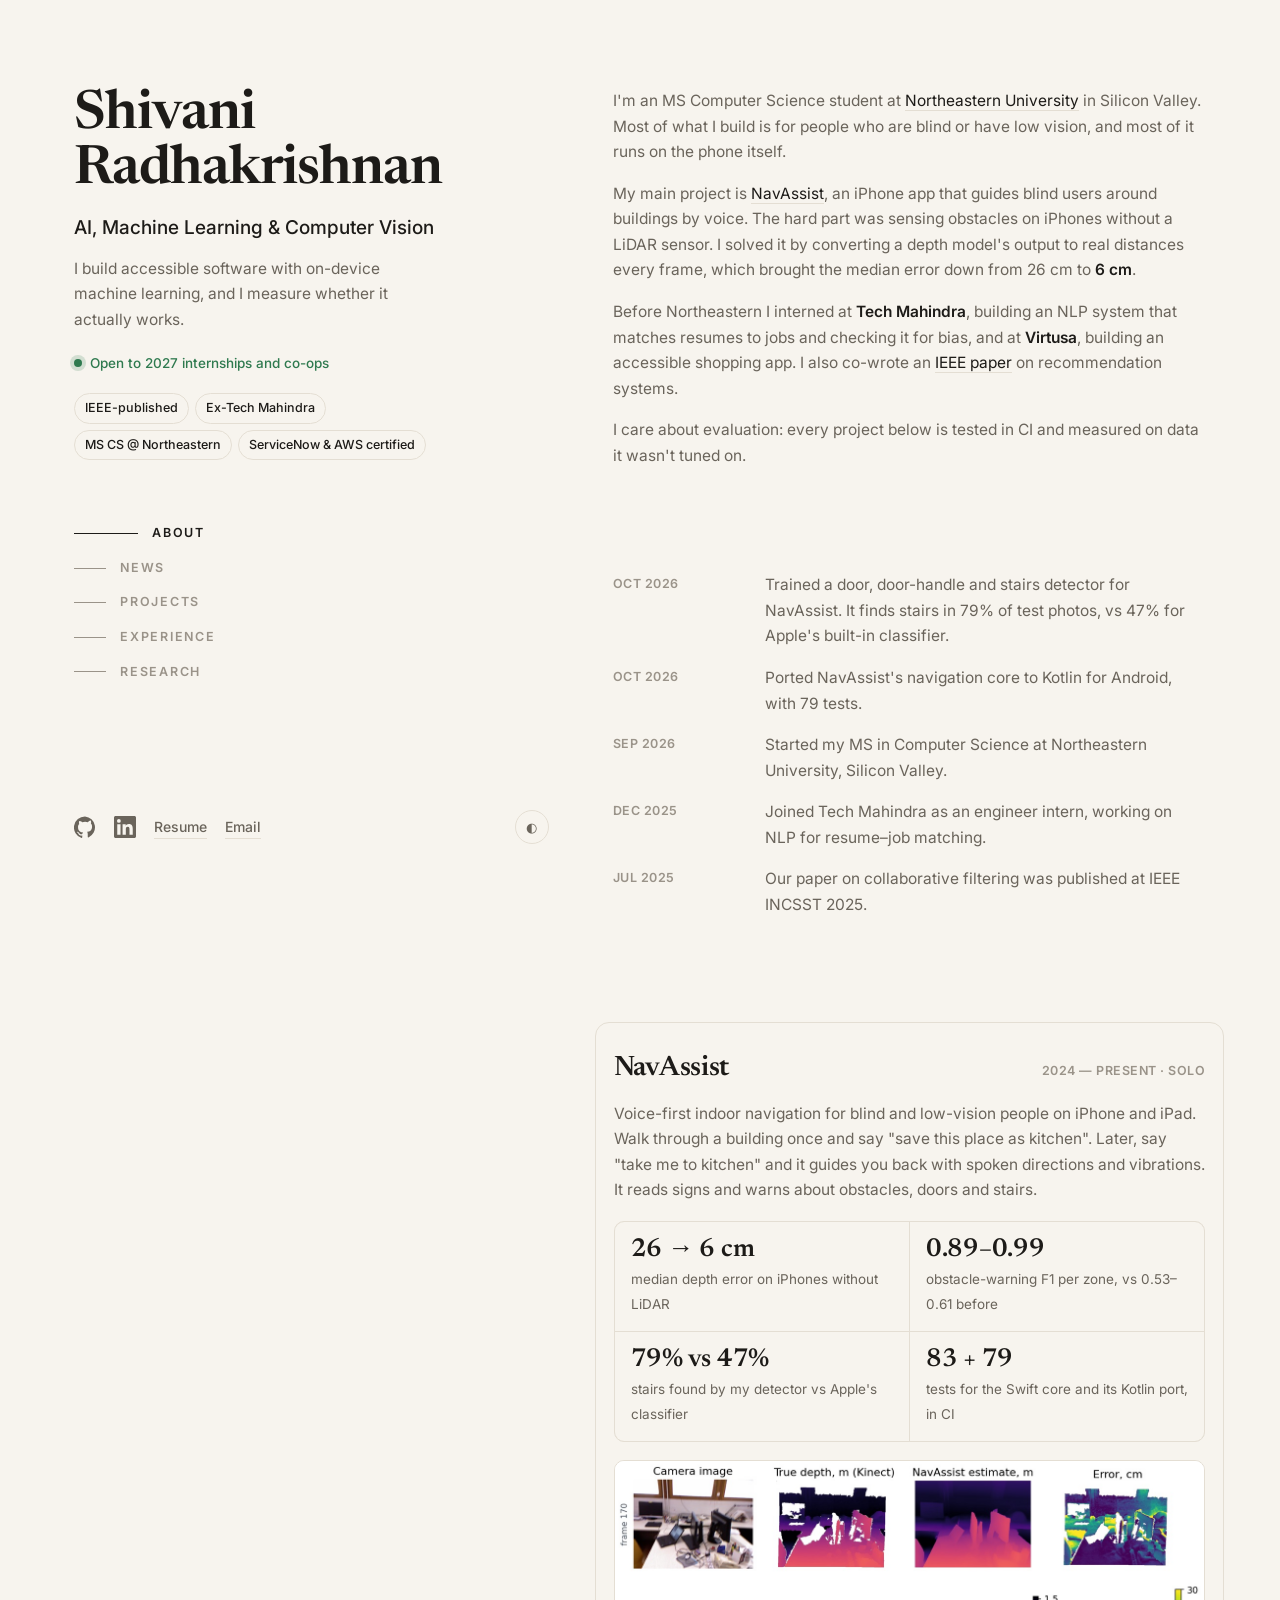
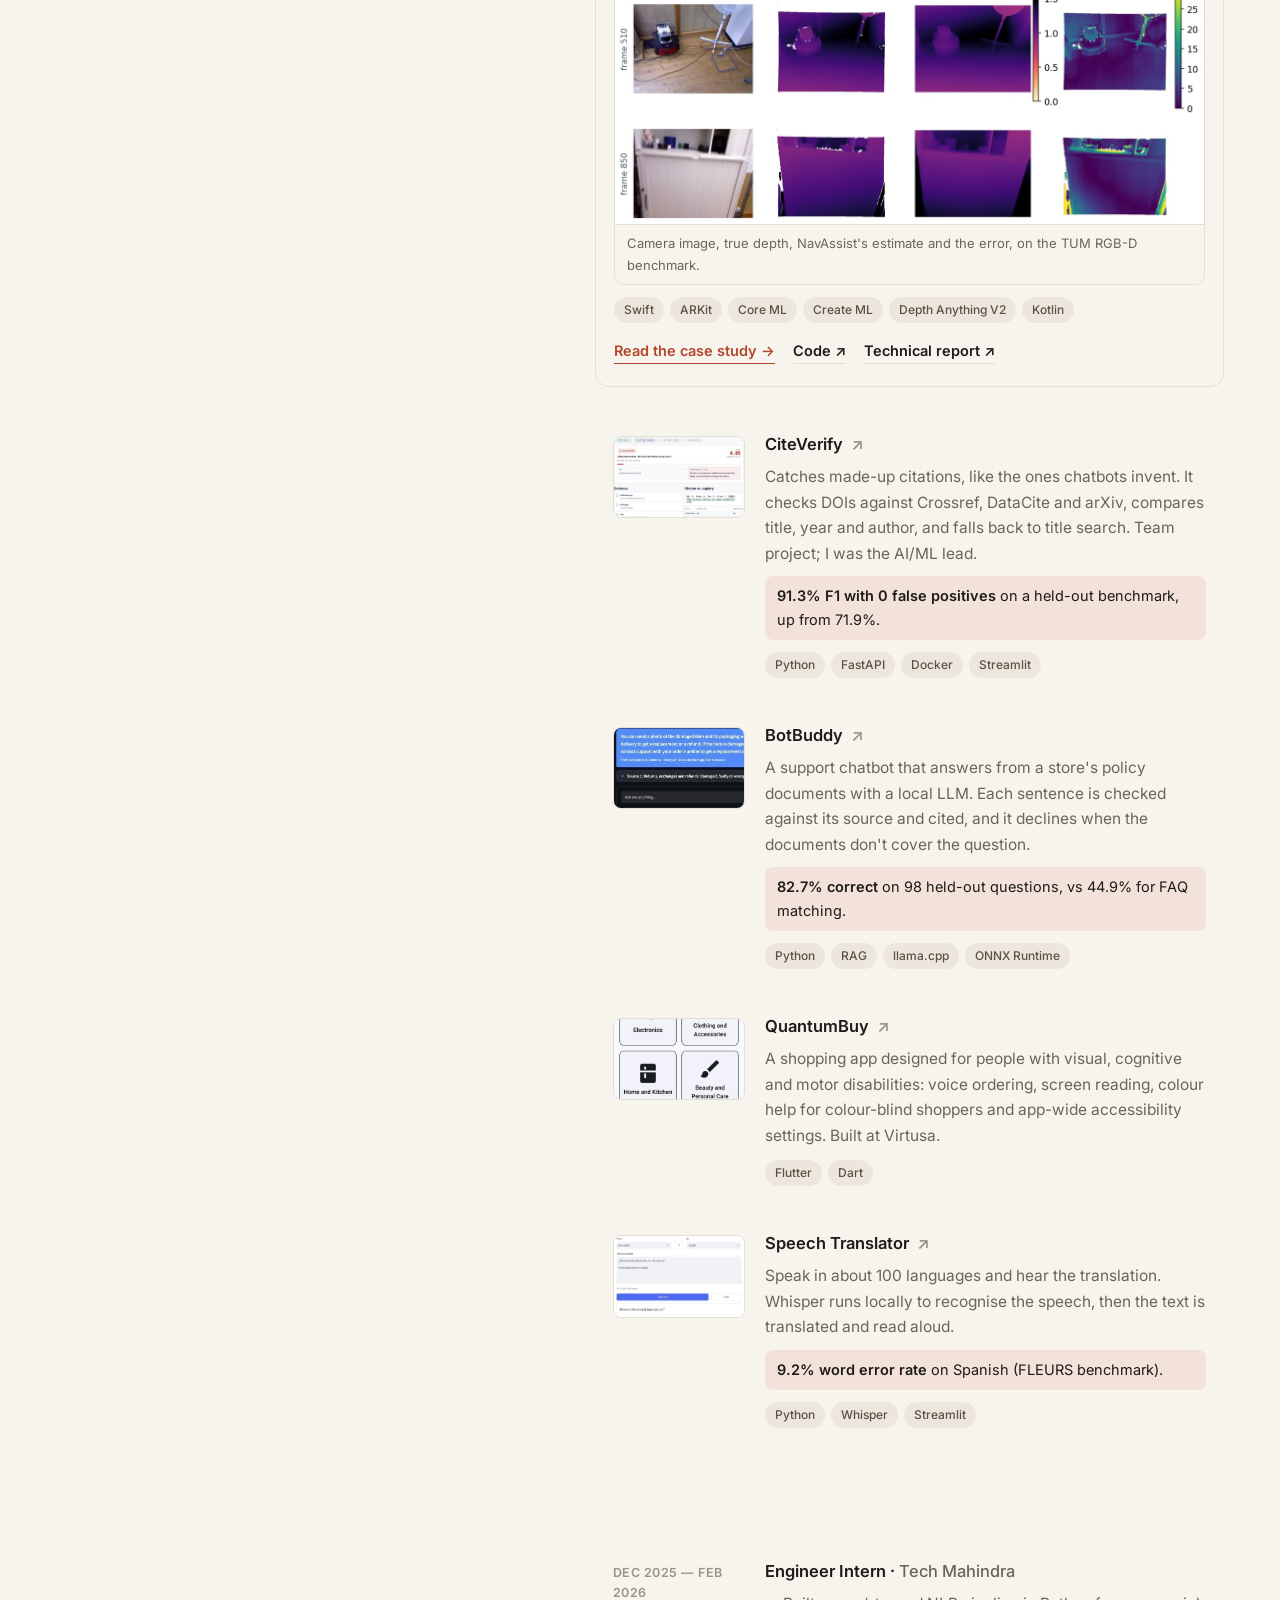
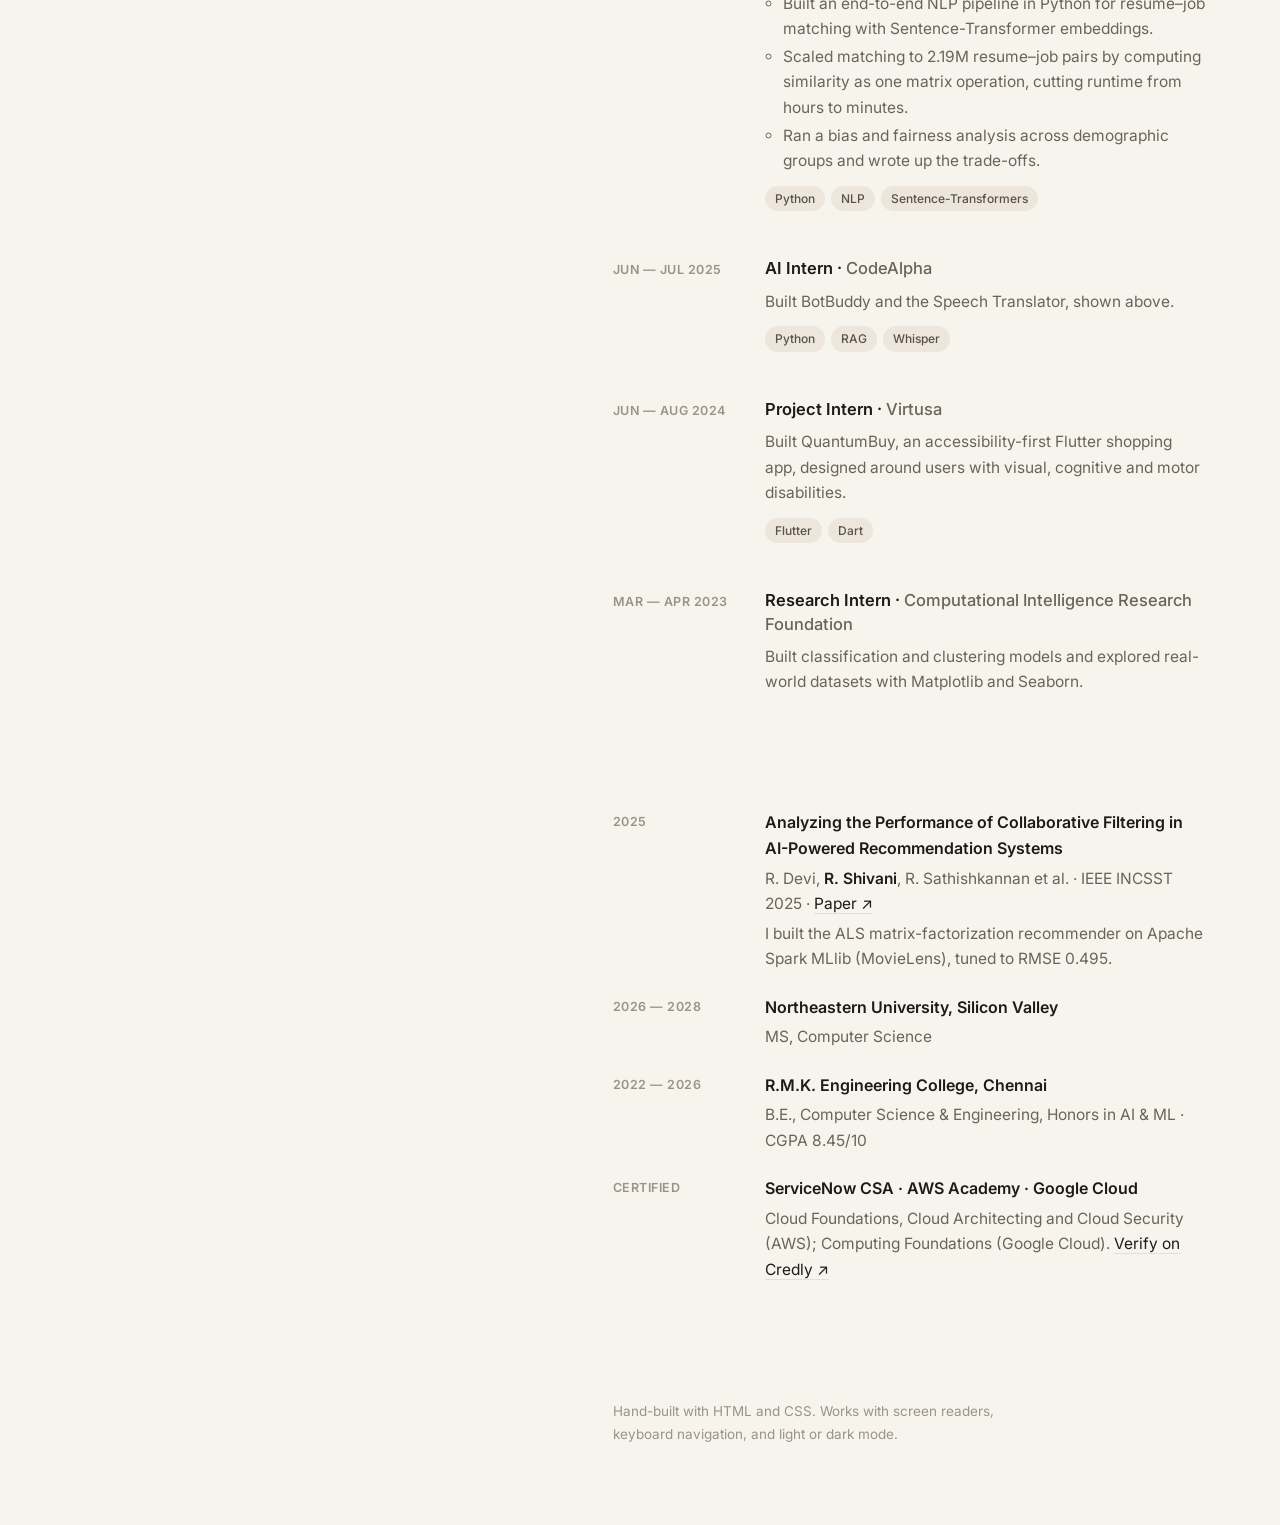
==== index.html @ 3778c3e5 "Portfolio site with NavAssist case study" ====
<!doctype html>
<html lang="en">
<head>
<meta charset="utf-8">
<meta name="viewport" content="width=device-width, initial-scale=1">
<title>Shivani Radhakrishnan</title>
<meta name="description" content="Shivani Radhakrishnan: MS CS at Northeastern. Accessible software with AI and on-device machine learning: computer vision and NLP. Open to 2027 internships and co-ops.">
<meta property="og:title" content="Shivani Radhakrishnan">
<meta property="og:description" content="Accessible software with on-device machine learning. MS CS @ Northeastern. Open to 2027 internships and co-ops.">
<meta property="og:image" content="https://shivani-radhakrishnan.github.io/img/navassist-depth.jpg">
<link rel="preconnect" href="https://fonts.googleapis.com">
<link rel="preconnect" href="https://fonts.gstatic.com" crossorigin>
<link href="https://fonts.googleapis.com/css2?family=Inter:wght@400;500;600&family=Newsreader:opsz,wght@6..72,500;6..72,600&display=swap" rel="stylesheet">
<link rel="icon" href="data:image/svg+xml,<svg xmlns='http://www.w3.org/2000/svg' viewBox='0 0 64 64'><rect width='64' height='64' rx='14' fill='%23b4462c'/><text x='32' y='44' font-family='Georgia' font-size='32' fill='white' text-anchor='middle'>S</text></svg>">
<link rel="stylesheet" href="style.css">
</head>
<body>
<a class="skip" href="#main">Skip to content</a>
<div class="layout">

  <header class="side">
    <div>
      <h1 class="name">Shivani<br>Radhakrishnan</h1>
      <p class="role">AI, Machine Learning &amp; Computer Vision</p>
      <p class="tagline">I build accessible software with on-device machine learning, and I measure whether it actually works.</p>
      <span class="status"><i aria-hidden="true"></i>Open to 2027 internships and co-ops</span>
      <ul class="creds" aria-label="Highlights">
        <li>IEEE-published</li>
        <li>Ex-Tech Mahindra</li>
        <li>MS CS @ Northeastern</li>
        <li>ServiceNow &amp; AWS certified</li>
      </ul>
      <nav aria-label="Sections">
        <ul class="toc">
          <li><a href="#about">About</a></li>
          <li><a href="#news">News</a></li>
          <li><a href="#projects">Projects</a></li>
          <li><a href="#experience">Experience</a></li>
          <li><a href="#research">Research</a></li>
        </ul>
      </nav>
    </div>
    <div class="socials">
      <a href="https://github.com/Shivani-Radhakrishnan" aria-label="GitHub"><svg viewBox="0 0 24 24" fill="currentColor" aria-hidden="true"><path d="M12 .5a12 12 0 0 0-3.8 23.4c.6.1.8-.3.8-.6v-2c-3.3.7-4-1.6-4-1.6-.6-1.4-1.4-1.8-1.4-1.8-1.1-.7.1-.7.1-.7 1.2.1 1.9 1.3 1.9 1.3 1.1 1.8 2.8 1.3 3.5 1 .1-.8.4-1.3.8-1.6-2.7-.3-5.5-1.3-5.5-6 0-1.3.5-2.4 1.3-3.2-.2-.3-.6-1.5.1-3.2 0 0 1-.3 3.3 1.2a11.5 11.5 0 0 1 6 0C17.3 4.7 18.3 5 18.3 5c.7 1.7.3 2.9.1 3.2.8.8 1.3 1.9 1.3 3.2 0 4.6-2.8 5.6-5.5 5.9.4.4.8 1.1.8 2.2v3.3c0 .3.2.7.8.6A12 12 0 0 0 12 .5Z"/></svg></a>
      <a href="https://www.linkedin.com/in/shivani-radhakrishnan-645a49257/" aria-label="LinkedIn"><svg viewBox="0 0 24 24" fill="currentColor" aria-hidden="true"><path d="M20.45 20.45h-3.56v-5.57c0-1.33-.02-3.04-1.85-3.04-1.85 0-2.14 1.45-2.14 2.94v5.67H9.35V9h3.41v1.56h.05c.48-.9 1.64-1.85 3.37-1.85 3.6 0 4.27 2.37 4.27 5.46v6.28ZM5.34 7.43a2.06 2.06 0 1 1 0-4.13 2.06 2.06 0 0 1 0 4.13ZM7.12 20.45H3.56V9h3.56v11.45ZM22.22 0H1.77C.79 0 0 .77 0 1.73v20.54C0 23.23.79 24 1.77 24h20.45c.98 0 1.78-.77 1.78-1.73V1.73C24 .77 23.2 0 22.22 0Z"/></svg></a>
      <a class="mail" href="Shivani_Radhakrishnan_Resume.pdf">Resume</a>
      <a class="mail" href="mailto:radhakrishnan.shi@northeastern.edu">Email</a>
      <button class="theme" id="theme" type="button" aria-label="Switch between light and dark theme">◐</button>
    </div>
  </header>

  <main id="main">

    <section id="about" aria-label="About">
      <h2 class="label">About</h2>
      <p>I'm an MS Computer Science student at <a href="https://www.northeastern.edu/">Northeastern University</a> in Silicon Valley. Most of what I build is for people who are blind or have low vision, and most of it runs on the phone itself.</p>
      <p>My main project is <a href="#projects">NavAssist</a>, an iPhone app that guides blind users around buildings by voice. The hard part was sensing obstacles on iPhones without a LiDAR sensor. I solved it by converting a depth model's output to real distances every frame, which brought the median error down from 26 cm to <strong>6 cm</strong>.</p>
      <p>Before Northeastern I interned at <strong>Tech Mahindra</strong>, building an NLP system that matches resumes to jobs and checking it for bias, and at <strong>Virtusa</strong>, building an accessible shopping app. I also co-wrote an <a href="#research">IEEE paper</a> on recommendation systems.</p>
      <p>I care about evaluation: every project below is tested in CI and measured on data it wasn't tuned on.</p>
    </section>

    <section id="news" aria-label="News">
      <h2 class="label">News</h2>
      <ul class="news">
        <li><time>Oct 2026</time><span>Trained a door, door-handle and stairs detector for NavAssist. It finds stairs in 79% of test photos, vs 47% for Apple's built-in classifier.</span></li>
        <li><time>Oct 2026</time><span>Ported NavAssist's navigation core to Kotlin for Android, with 79 tests.</span></li>
        <li><time>Sep 2026</time><span>Started my MS in Computer Science at Northeastern University, Silicon Valley.</span></li>
        <li><time>Dec 2025</time><span>Joined Tech Mahindra as an engineer intern, working on NLP for resume–job matching.</span></li>
        <li><time>Jul 2025</time><span>Our paper on collaborative filtering was published at IEEE INCSST 2025.</span></li>
      </ul>
    </section>

    <section id="projects" aria-label="Projects">
      <h2 class="label">Projects</h2>

      <article class="feature">
        <div class="top">
          <h3><a href="https://github.com/Shivani-Radhakrishnan/NavAssist">NavAssist</a></h3>
          <span class="when">2024 — Present · Solo</span>
        </div>
        <p>Voice-first indoor navigation for blind and low-vision people on iPhone and iPad. Walk through a building once and say "save this place as kitchen". Later, say "take me to kitchen" and it guides you back with spoken directions and vibrations. It reads signs and warns about obstacles, doors and stairs.</p>
        <div class="nums">
          <div><b>26 → 6 cm</b><span>median depth error on iPhones without LiDAR</span></div>
          <div><b>0.89–0.99</b><span>obstacle-warning F1 per zone, vs 0.53–0.61 before</span></div>
          <div><b>79% vs 47%</b><span>stairs found by my detector vs Apple's classifier</span></div>
          <div><b>83 + 79</b><span>tests for the Swift core and its Kotlin port, in CI</span></div>
        </div>
        <figure class="fig">
          <img src="img/navassist-depth.jpg" width="1200" height="740" loading="lazy" alt="Three indoor scenes. For each: the camera image, the true depth from a Kinect sensor, NavAssist's depth estimate, which looks almost the same, and a mostly dark error map showing errors of a few centimetres.">
          <figcaption>Camera image, true depth, NavAssist's estimate and the error, on the TUM RGB-D benchmark.</figcaption>
        </figure>
        <div class="chips"><span>Swift</span><span>ARKit</span><span>Core ML</span><span>Create ML</span><span>Depth Anything V2</span><span>Kotlin</span></div>
        <div class="more">
          <a class="primary" href="navassist.html">Read the case study →</a>
          <a href="https://github.com/Shivani-Radhakrishnan/NavAssist">Code ↗</a>
          <a href="https://github.com/Shivani-Radhakrishnan/NavAssist/blob/main/docs/technical-report.md">Technical report ↗</a>
        </div>
      </article>

      <ol class="rows">
        <li class="row">
          <div class="thumb"><img src="img/citeverify.jpg" loading="lazy" alt="CiteVerify screenshot"></div>
          <div>
            <h3><a href="https://github.com/Shivani-Radhakrishnan/CiteVerify">CiteVerify <span class="arrow" aria-hidden="true">↗</span></a></h3>
            <p>Catches made-up citations, like the ones chatbots invent. It checks DOIs against Crossref, DataCite and arXiv, compares title, year and author, and falls back to title search. Team project; I was the AI/ML lead.</p>
            <div class="result"><b>91.3% F1 with 0 false positives</b> on a held-out benchmark, up from 71.9%.</div>
            <div class="chips"><span>Python</span><span>FastAPI</span><span>Docker</span><span>Streamlit</span></div>
          </div>
        </li>
        <li class="row">
          <div class="thumb"><img src="img/botbuddy.jpg" loading="lazy" alt="BotBuddy screenshot"></div>
          <div>
            <h3><a href="https://github.com/Shivani-Radhakrishnan/botbuddy-rag-faq">BotBuddy <span class="arrow" aria-hidden="true">↗</span></a></h3>
            <p>A support chatbot that answers from a store's policy documents with a local LLM. Each sentence is checked against its source and cited, and it declines when the documents don't cover the question.</p>
            <div class="result"><b>82.7% correct</b> on 98 held-out questions, vs 44.9% for FAQ matching.</div>
            <div class="chips"><span>Python</span><span>RAG</span><span>llama.cpp</span><span>ONNX Runtime</span></div>
          </div>
        </li>
        <li class="row">
          <div class="thumb tall"><img src="img/quantumbuy.gif" loading="lazy" alt="QuantumBuy app demo"></div>
          <div>
            <h3><a href="https://github.com/Shivani-Radhakrishnan/quantumbuy-accessible-shopping">QuantumBuy <span class="arrow" aria-hidden="true">↗</span></a></h3>
            <p>A shopping app designed for people with visual, cognitive and motor disabilities: voice ordering, screen reading, colour help for colour-blind shoppers and app-wide accessibility settings. Built at Virtusa.</p>
            <div class="chips"><span>Flutter</span><span>Dart</span></div>
          </div>
        </li>
        <li class="row">
          <div class="thumb"><img src="img/translator.jpg" loading="lazy" alt="Speech Translator screenshot"></div>
          <div>
            <h3><a href="https://github.com/Shivani-Radhakrishnan/speech-translator">Speech Translator <span class="arrow" aria-hidden="true">↗</span></a></h3>
            <p>Speak in about 100 languages and hear the translation. Whisper runs locally to recognise the speech, then the text is translated and read aloud.</p>
            <div class="result"><b>9.2% word error rate</b> on Spanish (FLEURS benchmark).</div>
            <div class="chips"><span>Python</span><span>Whisper</span><span>Streamlit</span></div>
          </div>
        </li>
      </ol>
    </section>

    <section id="experience" aria-label="Experience">
      <h2 class="label">Experience</h2>
      <ol class="rows">
        <li class="row">
          <div class="when">Dec 2025 — Feb 2026</div>
          <div>
            <h3>Engineer Intern · <span class="org">Tech Mahindra</span></h3>
            <ul>
              <li>Built an end-to-end NLP pipeline in Python for resume–job matching with Sentence-Transformer embeddings.</li>
              <li>Scaled matching to 2.19M resume–job pairs by computing similarity as one matrix operation, cutting runtime from hours to minutes.</li>
              <li>Ran a bias and fairness analysis across demographic groups and wrote up the trade-offs.</li>
            </ul>
            <div class="chips"><span>Python</span><span>NLP</span><span>Sentence-Transformers</span></div>
          </div>
        </li>
        <li class="row">
          <div class="when">Jun — Jul 2025</div>
          <div>
            <h3>AI Intern · <span class="org">CodeAlpha</span></h3>
            <p>Built BotBuddy and the Speech Translator, shown above.</p>
            <div class="chips"><span>Python</span><span>RAG</span><span>Whisper</span></div>
          </div>
        </li>
        <li class="row">
          <div class="when">Jun — Aug 2024</div>
          <div>
            <h3>Project Intern · <span class="org">Virtusa</span></h3>
            <p>Built QuantumBuy, an accessibility-first Flutter shopping app, designed around users with visual, cognitive and motor disabilities.</p>
            <div class="chips"><span>Flutter</span><span>Dart</span></div>
          </div>
        </li>
        <li class="row">
          <div class="when">Mar — Apr 2023</div>
          <div>
            <h3>Research Intern · <span class="org">Computational Intelligence Research Foundation</span></h3>
            <p>Built classification and clustering models and explored real-world datasets with Matplotlib and Seaborn.</p>
          </div>
        </li>
      </ol>
    </section>

    <section id="research" aria-label="Research and education">
      <h2 class="label">Research &amp; education</h2>
      <div class="plain">
        <div class="when">2025</div>
        <div>
          <h3>Analyzing the Performance of Collaborative Filtering in AI-Powered Recommendation Systems</h3>
          <p>R. Devi, <b>R. Shivani</b>, R. Sathishkannan et al. · IEEE INCSST 2025 · <a href="https://doi.org/10.1109/INCSST64791.2025.11210275">Paper ↗</a></p>
          <p>I built the ALS matrix-factorization recommender on Apache Spark MLlib (MovieLens), tuned to RMSE 0.495.</p>
        </div>
      </div>
      <div class="plain">
        <div class="when">2026 — 2028</div>
        <div>
          <h3>Northeastern University, Silicon Valley</h3>
          <p>MS, Computer Science</p>
        </div>
      </div>
      <div class="plain">
        <div class="when">2022 — 2026</div>
        <div>
          <h3>R.M.K. Engineering College, Chennai</h3>
          <p>B.E., Computer Science &amp; Engineering, Honors in AI &amp; ML · CGPA 8.45/10</p>
        </div>
      </div>
      <div class="plain">
        <div class="when">Certified</div>
        <div>
          <h3>ServiceNow CSA · AWS Academy · Google Cloud</h3>
          <p>Cloud Foundations, Cloud Architecting and Cloud Security (AWS); Computing Foundations (Google Cloud). <a href="https://www.credly.com/users/r-shivani-ucs22118">Verify on Credly ↗</a></p>
        </div>
      </div>
    </section>

    <footer>Hand-built with HTML and CSS. Works with screen readers, keyboard navigation, and light or dark mode.</footer>
  </main>
</div>

<script>
(function(){
  var root=document.documentElement, btn=document.getElementById('theme');
  try{var saved=localStorage.getItem('theme'); if(saved) root.setAttribute('data-theme',saved);}catch(e){}
  btn.addEventListener('click',function(){
    var cur=root.getAttribute('data-theme')||(matchMedia('(prefers-color-scheme: dark)').matches?'dark':'light');
    var next=cur==='dark'?'light':'dark'; root.setAttribute('data-theme',next);
    try{localStorage.setItem('theme',next);}catch(e){}
  });
  var links=[].slice.call(document.querySelectorAll('.toc a'));
  if('IntersectionObserver' in window){
    var io=new IntersectionObserver(function(es){
      es.forEach(function(e){ if(e.isIntersecting){ links.forEach(function(a){a.classList.toggle('on',a.getAttribute('href')==='#'+e.target.id);}); } });
    },{rootMargin:'-40% 0px -55% 0px'});
    document.querySelectorAll('main section').forEach(function(s){io.observe(s);});
  }
})();
</script>
</body>
</html>
---- style.css ----
:root{
  --bg:#f7f4ee; --text:#1d1b18; --muted:#6a645b; --faint:#9a9389;
  --line:#e4ded3; --hover:#efe9df; --accent:#b4462c; --accent-soft:#f3e2d9;
  --chip:#ece6dc; --chip-text:#5a5247; --good:#2f7a4f;
}
@media (prefers-color-scheme: dark){
  :root:not([data-theme="light"]){
    --bg:#141311; --text:#eeeae3; --muted:#a8a197; --faint:#7a746b;
    --line:#2a2825; --hover:#1d1b19; --accent:#f08a6c; --accent-soft:#3a231c;
    --chip:#24221f; --chip-text:#c9c2b7; --good:#6fd39a;
  }
}
:root[data-theme="dark"]{
  --bg:#141311; --text:#eeeae3; --muted:#a8a197; --faint:#7a746b;
  --line:#2a2825; --hover:#1d1b19; --accent:#f08a6c; --accent-soft:#3a231c;
  --chip:#24221f; --chip-text:#c9c2b7; --good:#6fd39a;
}
*{box-sizing:border-box}
html{scroll-behavior:smooth}
@media (prefers-reduced-motion: reduce){html{scroll-behavior:auto}*{transition:none!important}}
body{margin:0;background:var(--bg);color:var(--muted);font:15.5px/1.65 Inter,system-ui,-apple-system,"Segoe UI",sans-serif;-webkit-font-smoothing:antialiased}
a{color:inherit;text-decoration:none}
strong,b{color:var(--text);font-weight:600}
:focus-visible{outline:2px solid var(--accent);outline-offset:3px;border-radius:4px}
::selection{background:var(--accent-soft);color:var(--text)}
.skip{position:absolute;left:-999px;top:10px;background:var(--accent);color:#fff;padding:8px 14px;border-radius:8px;z-index:30}
.skip:focus{left:12px}

.layout{max-width:1180px;margin:0 auto;padding:0 24px;display:grid;grid-template-columns:minmax(0,1fr) minmax(0,1.25fr);gap:64px}
@media (max-width:1000px){.layout{grid-template-columns:1fr;gap:0}}

/* left column */
.side{position:sticky;top:0;height:100vh;padding:88px 0 56px;display:flex;flex-direction:column;justify-content:space-between}
@media (max-width:1000px){.side{position:static;height:auto;padding:64px 0 24px}}
.name{font-family:Newsreader,Georgia,serif;font-weight:600;color:var(--text);font-size:clamp(40px,5vw,54px);line-height:1.02;letter-spacing:-.02em;margin:0}
.role{color:var(--text);font-size:19px;font-weight:500;margin:14px 0 0}
.tagline{max-width:340px;margin:12px 0 0}
.status{display:inline-flex;align-items:center;gap:8px;margin-top:20px;font-size:13.5px;font-weight:500;color:var(--good)}
.status i{width:8px;height:8px;border-radius:50%;background:var(--good);box-shadow:0 0 0 4px color-mix(in srgb,var(--good) 18%,transparent)}
.toc{list-style:none;padding:0;margin:56px 0 0}
.toc a{display:flex;align-items:center;gap:14px;padding:7px 0;font-size:12.5px;font-weight:600;letter-spacing:.14em;text-transform:uppercase;color:var(--faint)}
.toc a::before{content:"";height:1px;width:32px;background:currentColor;transition:width .2s}
.toc a:hover,.toc a.on{color:var(--text)}
.toc a:hover::before,.toc a.on::before{width:64px}
@media (max-width:1000px){.toc{display:none}}
.socials{display:flex;align-items:center;gap:18px;margin-top:32px}
.socials a{color:var(--muted);display:inline-flex}
.socials a:hover{color:var(--text)}
.socials svg{width:22px;height:22px}
.socials .mail{font-size:14px;font-weight:500;border-bottom:1px solid var(--line)}
.theme{margin-left:auto;background:none;border:1px solid var(--line);color:var(--muted);border-radius:999px;width:34px;height:34px;cursor:pointer}
.theme:hover{color:var(--text)}

/* right column */
main{padding:88px 0 80px}
@media (max-width:1000px){main{padding-top:16px}}
section{margin-bottom:96px;scroll-margin-top:72px}
.label{display:none;font-size:12.5px;font-weight:600;letter-spacing:.14em;text-transform:uppercase;color:var(--text);margin:0 0 20px}
@media (max-width:1000px){.label{display:block;position:sticky;top:0;background:color-mix(in srgb,var(--bg) 92%,transparent);backdrop-filter:blur(8px);padding:14px 0;margin:0 0 12px;z-index:5}}
#about p{margin:0 0 16px}
#about a{color:var(--text);border-bottom:1px solid var(--line)}
#about a:hover{color:var(--accent);border-color:var(--accent)}

/* rows (experience + projects) */
.rows{list-style:none;margin:0;padding:0}
.row{position:relative;display:grid;grid-template-columns:132px 1fr;gap:20px;padding:18px;margin:0 -18px 10px;border-radius:12px;transition:background .15s}
.row:hover{background:var(--hover)}
@media (max-width:560px){.row{grid-template-columns:1fr;gap:8px}}
.when{font-size:12.5px;font-weight:600;letter-spacing:.04em;text-transform:uppercase;color:var(--faint);padding-top:3px}
.row h3{margin:0;font-size:16.5px;font-weight:600;color:var(--text);line-height:1.4}
.row h3 a::after{content:"";position:absolute;inset:0;border-radius:12px}
.row h3 .arrow{display:inline-block;margin-left:4px;transition:transform .15s;color:var(--faint)}
.row:hover h3{color:var(--accent)}
.row:hover h3 .arrow{transform:translate(2px,-2px);color:var(--accent)}
.row .org{color:var(--muted);font-weight:500}
.row p{margin:8px 0 0}
.row ul{margin:8px 0 0;padding-left:18px}
.row ul li{margin:2px 0}
.chips{display:flex;flex-wrap:wrap;gap:6px;margin-top:12px}
.chips span{font-size:12px;font-weight:500;padding:3px 10px;border-radius:999px;background:var(--chip);color:var(--chip-text)}
.result{margin-top:10px;padding:8px 12px;border-radius:8px;background:var(--accent-soft);color:var(--text);font-size:14.5px}
.thumb{width:132px;aspect-ratio:16/10;border-radius:8px;border:1px solid var(--line);overflow:hidden;background:#fff;margin-top:3px}
.thumb img{width:100%;height:100%;object-fit:cover;object-position:top left;display:block}
.thumb.tall img{object-fit:cover;object-position:center 30%}
@media (max-width:560px){.thumb{width:200px;order:2}}

/* NavAssist feature */
.feature{margin:0 -18px 28px;padding:22px 18px;border-radius:14px;border:1px solid var(--line)}
.feature .top{display:flex;justify-content:space-between;align-items:baseline;gap:12px;flex-wrap:wrap}
.feature h3{margin:0;font-family:Newsreader,Georgia,serif;font-size:28px;font-weight:600;color:var(--text);letter-spacing:-.01em}
.feature .when{padding:0}
.feature p{margin:10px 0 0}
.fig{margin:18px 0 0;border-radius:10px;overflow:hidden;border:1px solid var(--line);background:#fff}
.fig img{display:block;width:100%;height:auto}
.fig figcaption{background:var(--bg);font-size:13px;padding:8px 12px;border-top:1px solid var(--line)}
.nums{display:grid;grid-template-columns:repeat(2,1fr);gap:1px;margin-top:18px;background:var(--line);border:1px solid var(--line);border-radius:10px;overflow:hidden}
.nums div{background:var(--bg);padding:14px 16px}
.nums b{display:block;font-family:Newsreader,Georgia,serif;font-size:26px;font-weight:600;letter-spacing:-.01em;line-height:1.15}
.nums span{font-size:13.5px}
@media (max-width:560px){.nums{grid-template-columns:1fr}}
.more{display:inline-flex;gap:18px;margin-top:16px;font-weight:600;color:var(--text);font-size:14.5px}
.more a{border-bottom:1px solid var(--line)}
.more a:hover{color:var(--accent);border-color:var(--accent)}

/* publication + education */
.plain{display:grid;grid-template-columns:132px 1fr;gap:20px;padding:0 0 22px}
@media (max-width:560px){.plain{grid-template-columns:1fr;gap:6px}}
.plain h3{margin:0;font-size:16px;color:var(--text);font-weight:600}
.plain p{margin:4px 0 0}
.plain a{color:var(--text);border-bottom:1px solid var(--line)}
.plain a:hover{color:var(--accent);border-color:var(--accent)}
footer{font-size:13.5px;color:var(--faint);max-width:440px}

/* credentials strip */
.creds{list-style:none;padding:0;margin:18px 0 0;display:flex;flex-wrap:wrap;gap:6px;max-width:360px}
.creds li{font-size:12.5px;font-weight:500;padding:4px 10px;border:1px solid var(--line);border-radius:999px;color:var(--text)}

/* news */
.news{list-style:none;margin:0;padding:0}
.news li{display:grid;grid-template-columns:132px 1fr;gap:20px;padding:8px 0}
.news time{font-size:12.5px;font-weight:600;letter-spacing:.04em;text-transform:uppercase;color:var(--faint);padding-top:2px}
@media (max-width:560px){.news li{grid-template-columns:1fr;gap:2px}}
.more a.primary{color:var(--accent);border-color:var(--accent)}

/* case study page */
.cs{max-width:760px;margin:0 auto;padding:56px 24px 96px}
.cs .back{font-size:14px;font-weight:600;color:var(--muted)}
.cs .back:hover{color:var(--accent)}
.cs h1{font-family:Newsreader,Georgia,serif;font-weight:600;color:var(--text);font-size:clamp(36px,5vw,52px);line-height:1.05;letter-spacing:-.02em;margin:28px 0 12px}
.cs .dek{font-size:19px;color:var(--text);margin:0 0 18px;max-width:640px}
.cs .meta{display:flex;flex-wrap:wrap;gap:8px 22px;font-size:14px;margin:0 0 8px}
.cs .meta b{font-weight:600}
.cs h2{font-family:Newsreader,Georgia,serif;font-size:28px;font-weight:600;color:var(--text);letter-spacing:-.01em;margin:56px 0 12px}
.cs h3{font-size:17px;color:var(--text);margin:28px 0 8px}
.cs p,.cs li{font-size:16.5px}
.cs p{margin:0 0 14px}
.cs ul,.cs ol{padding-left:20px;margin:0 0 14px}
.cs li{margin:4px 0}
.cs a.in{color:var(--text);border-bottom:1px solid var(--line)}
.cs a.in:hover{color:var(--accent);border-color:var(--accent)}
.cs .nums{margin:24px 0}
.cs table{width:100%;border-collapse:collapse;font-size:14.5px;margin:12px 0 18px;font-variant-numeric:tabular-nums}
.cs th,.cs td{text-align:left;padding:9px 10px;border-bottom:1px solid var(--line)}
.cs th{color:var(--text);font-weight:600}
.cs tr.win td{color:var(--text);font-weight:600;background:var(--accent-soft)}
.cs .tablewrap{overflow-x:auto}
.cs code{font-size:.92em;background:var(--chip);color:var(--chip-text);padding:1px 6px;border-radius:5px}
.cs .callout{border-left:3px solid var(--accent);background:var(--hover);padding:14px 16px;border-radius:0 10px 10px 0;margin:18px 0}
.cs .callout p:last-child{margin:0}
.cs .fig.arch{padding:16px;background:#fff}
.cs .fig.arch img{max-width:640px;margin:0 auto}
.cs .end{margin-top:56px;padding-top:24px;border-top:1px solid var(--line);display:flex;flex-wrap:wrap;gap:18px;font-weight:600;color:var(--text)}
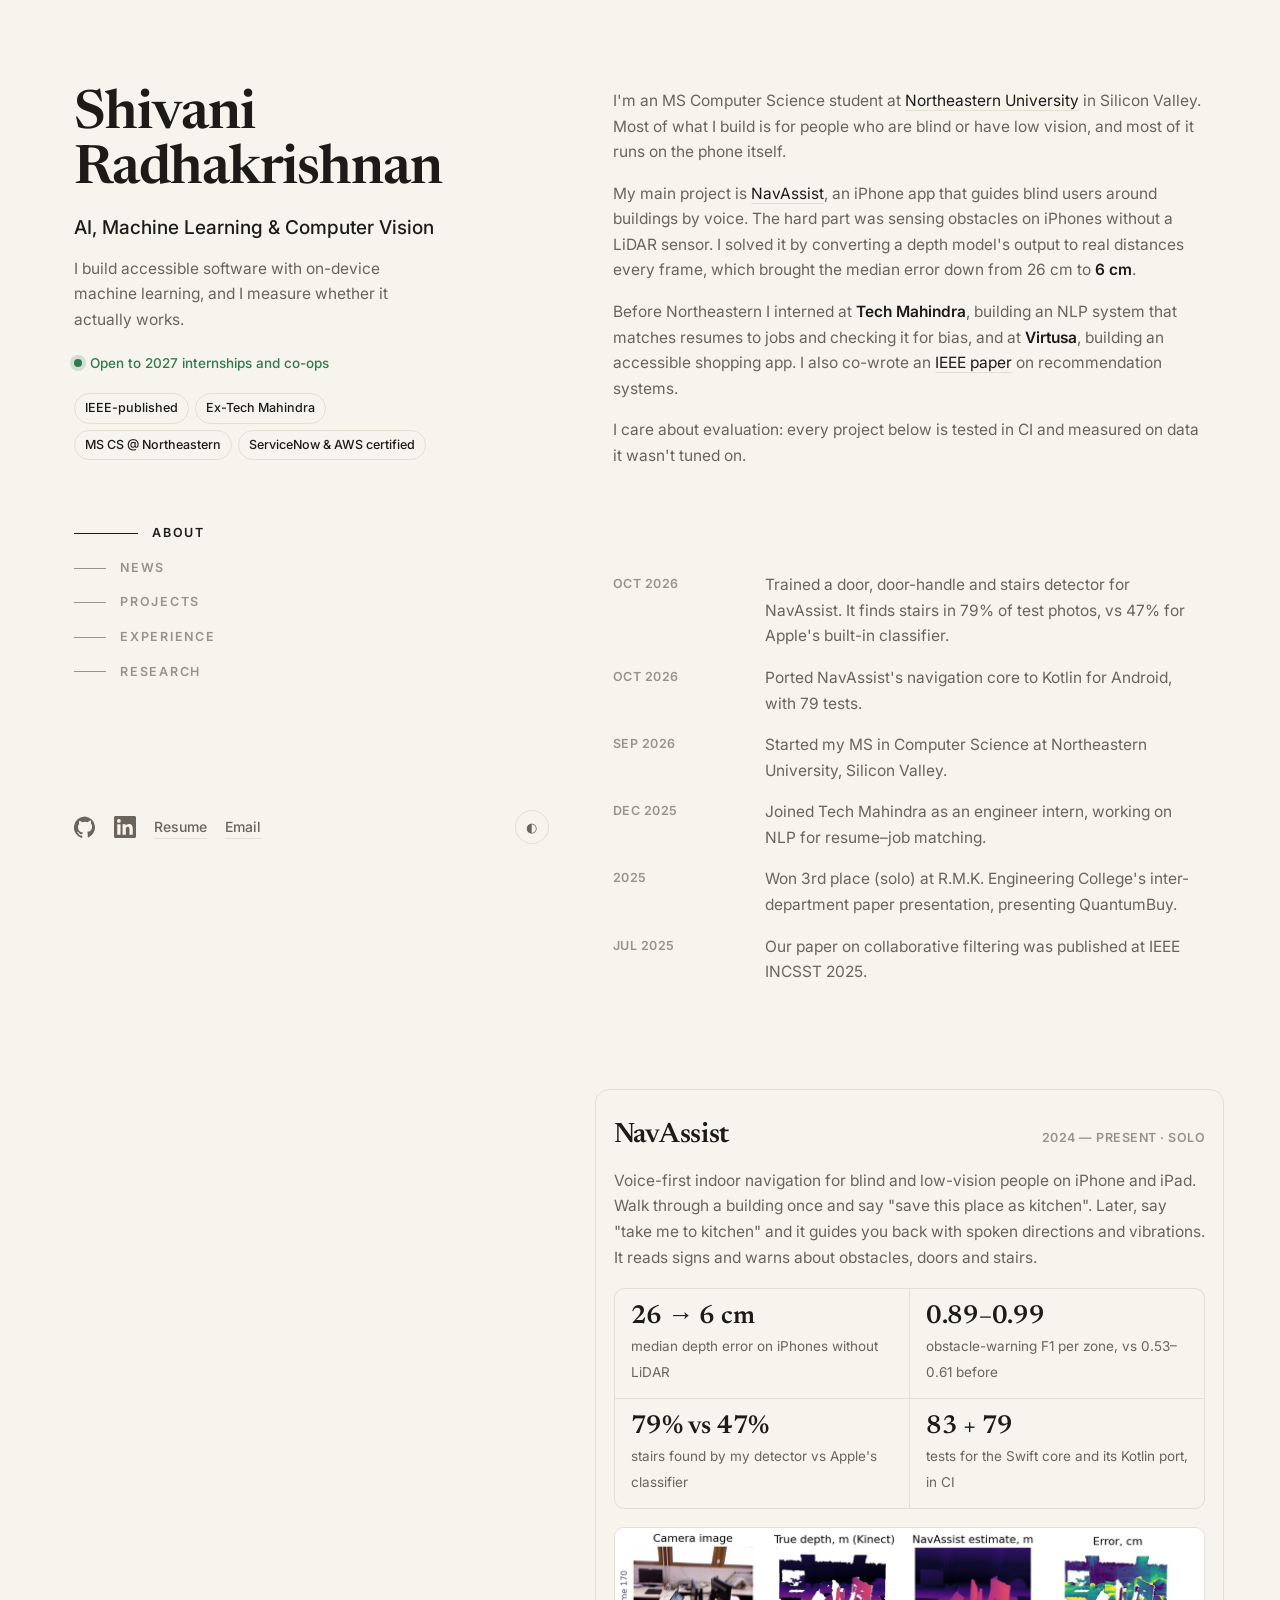
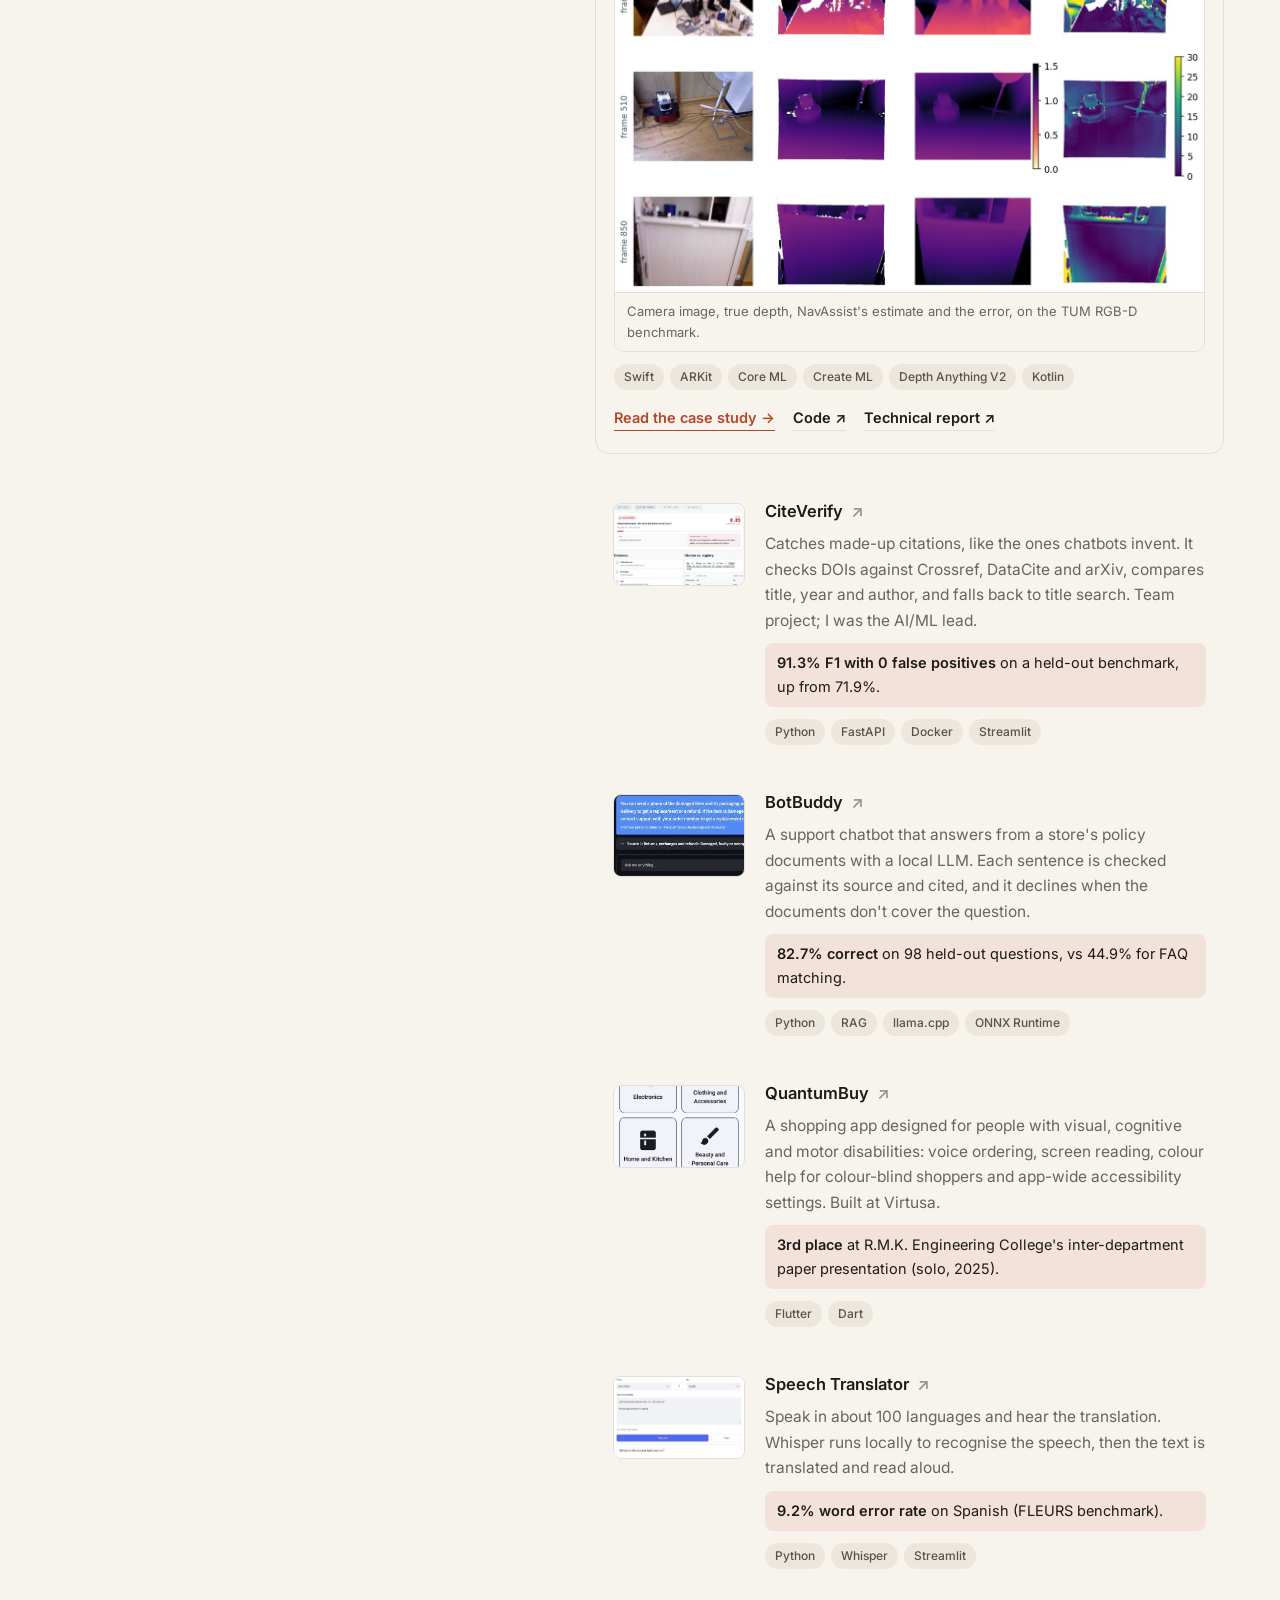
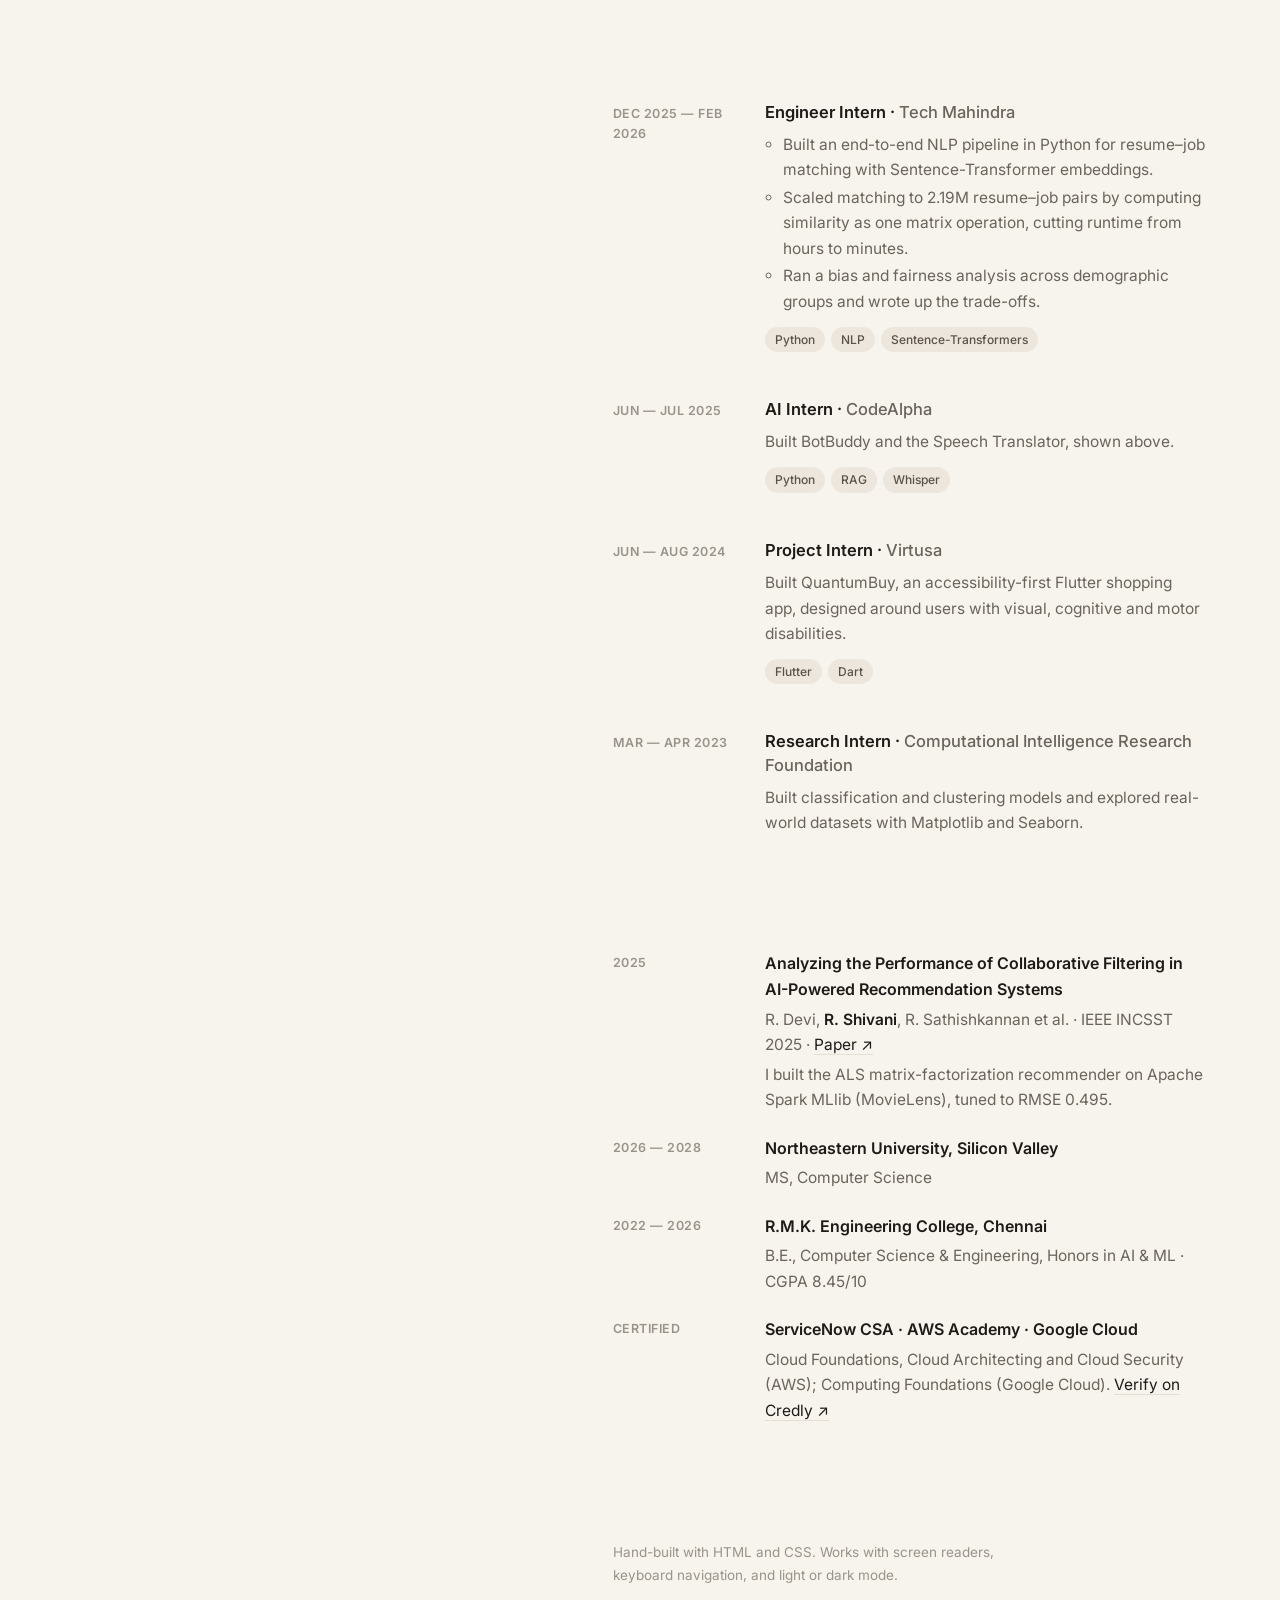
==== commit 94d0ef80: "Add 3rd place paper presentation award" ====
--- a/index.html
+++ b/index.html
@@ -66,6 +66,7 @@
         <li><time>Oct 2026</time><span>Ported NavAssist's navigation core to Kotlin for Android, with 79 tests.</span></li>
         <li><time>Sep 2026</time><span>Started my MS in Computer Science at Northeastern University, Silicon Valley.</span></li>
         <li><time>Dec 2025</time><span>Joined Tech Mahindra as an engineer intern, working on NLP for resume–job matching.</span></li>
+        <li><time>2025</time><span>Won 3rd place (solo) at R.M.K. Engineering College's inter-department paper presentation, presenting QuantumBuy.</span></li>
         <li><time>Jul 2025</time><span>Our paper on collaborative filtering was published at IEEE INCSST 2025.</span></li>
       </ul>
     </section>
@@ -121,6 +122,7 @@
           <div>
             <h3><a href="https://github.com/Shivani-Radhakrishnan/quantumbuy-accessible-shopping">QuantumBuy <span class="arrow" aria-hidden="true">↗</span></a></h3>
             <p>A shopping app designed for people with visual, cognitive and motor disabilities: voice ordering, screen reading, colour help for colour-blind shoppers and app-wide accessibility settings. Built at Virtusa.</p>
+            <div class="result"><b>3rd place</b> at R.M.K. Engineering College's inter-department paper presentation (solo, 2025).</div>
             <div class="chips"><span>Flutter</span><span>Dart</span></div>
           </div>
         </li>
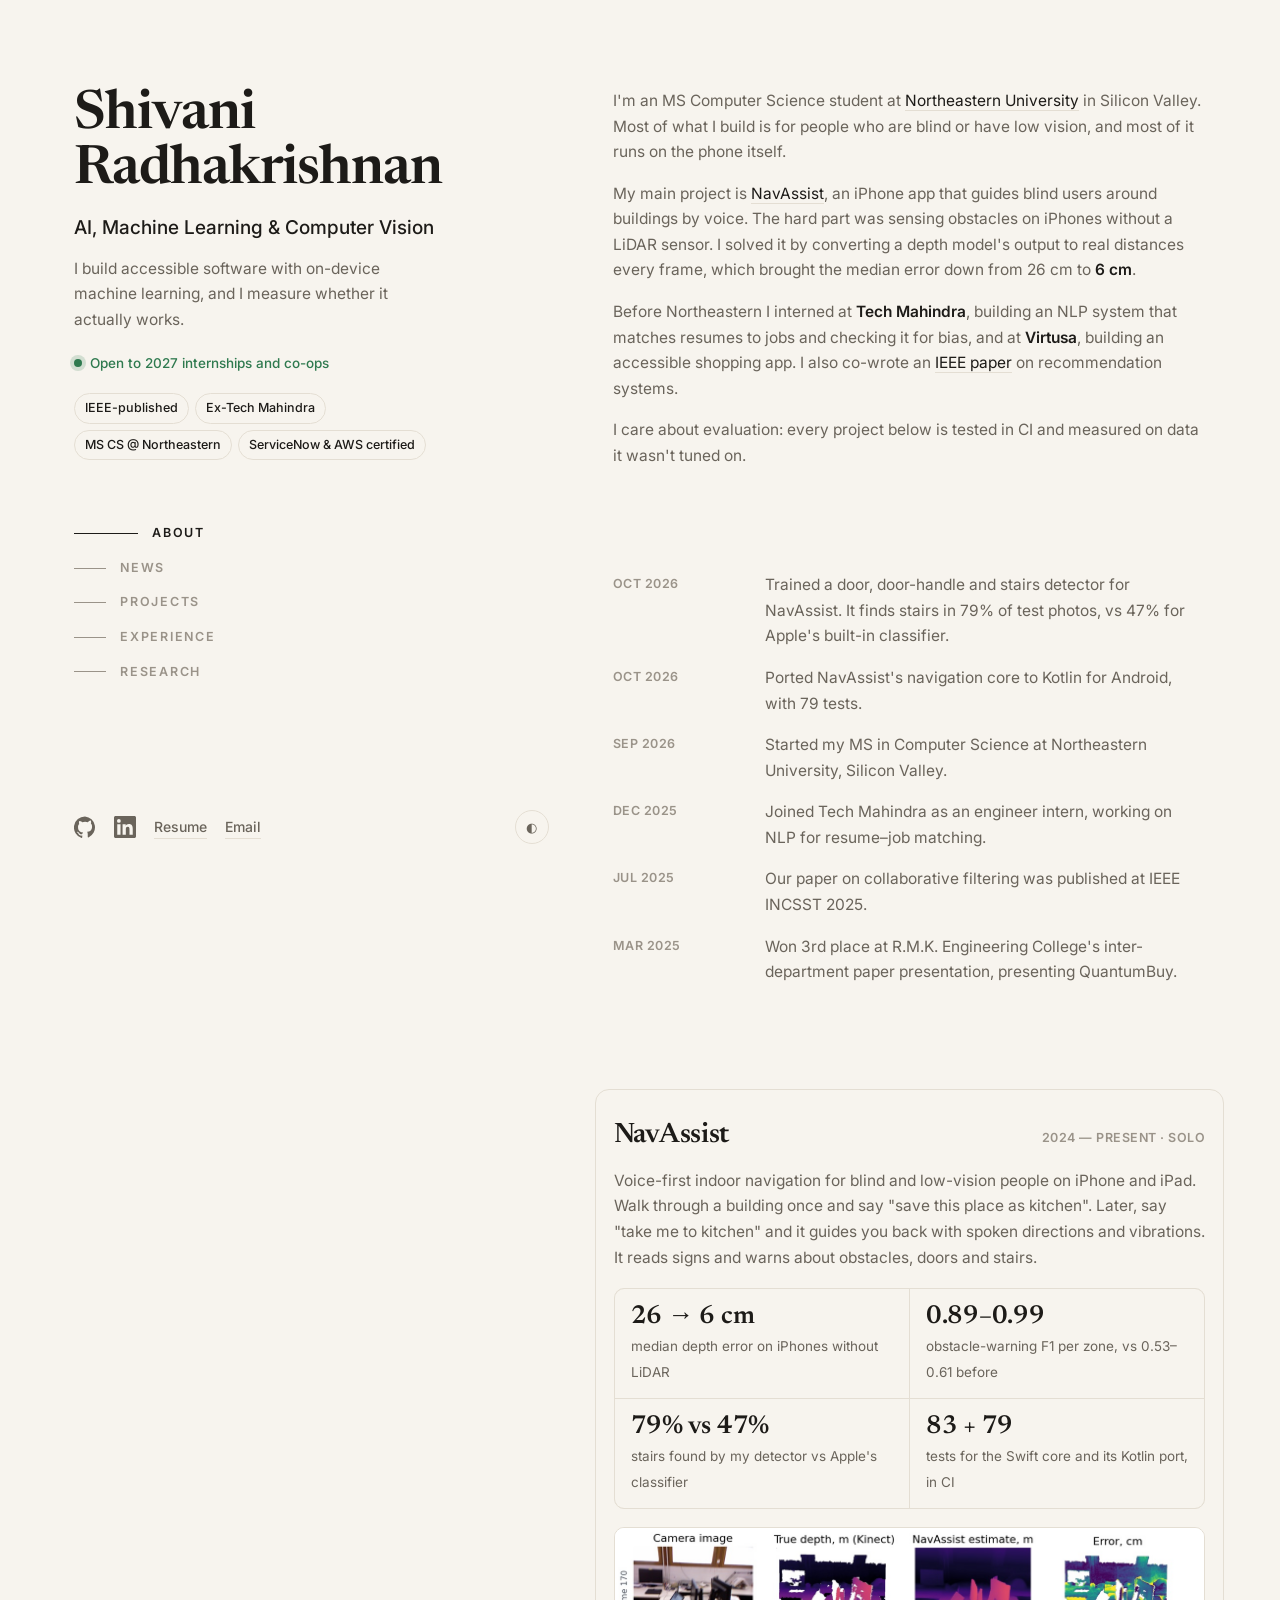
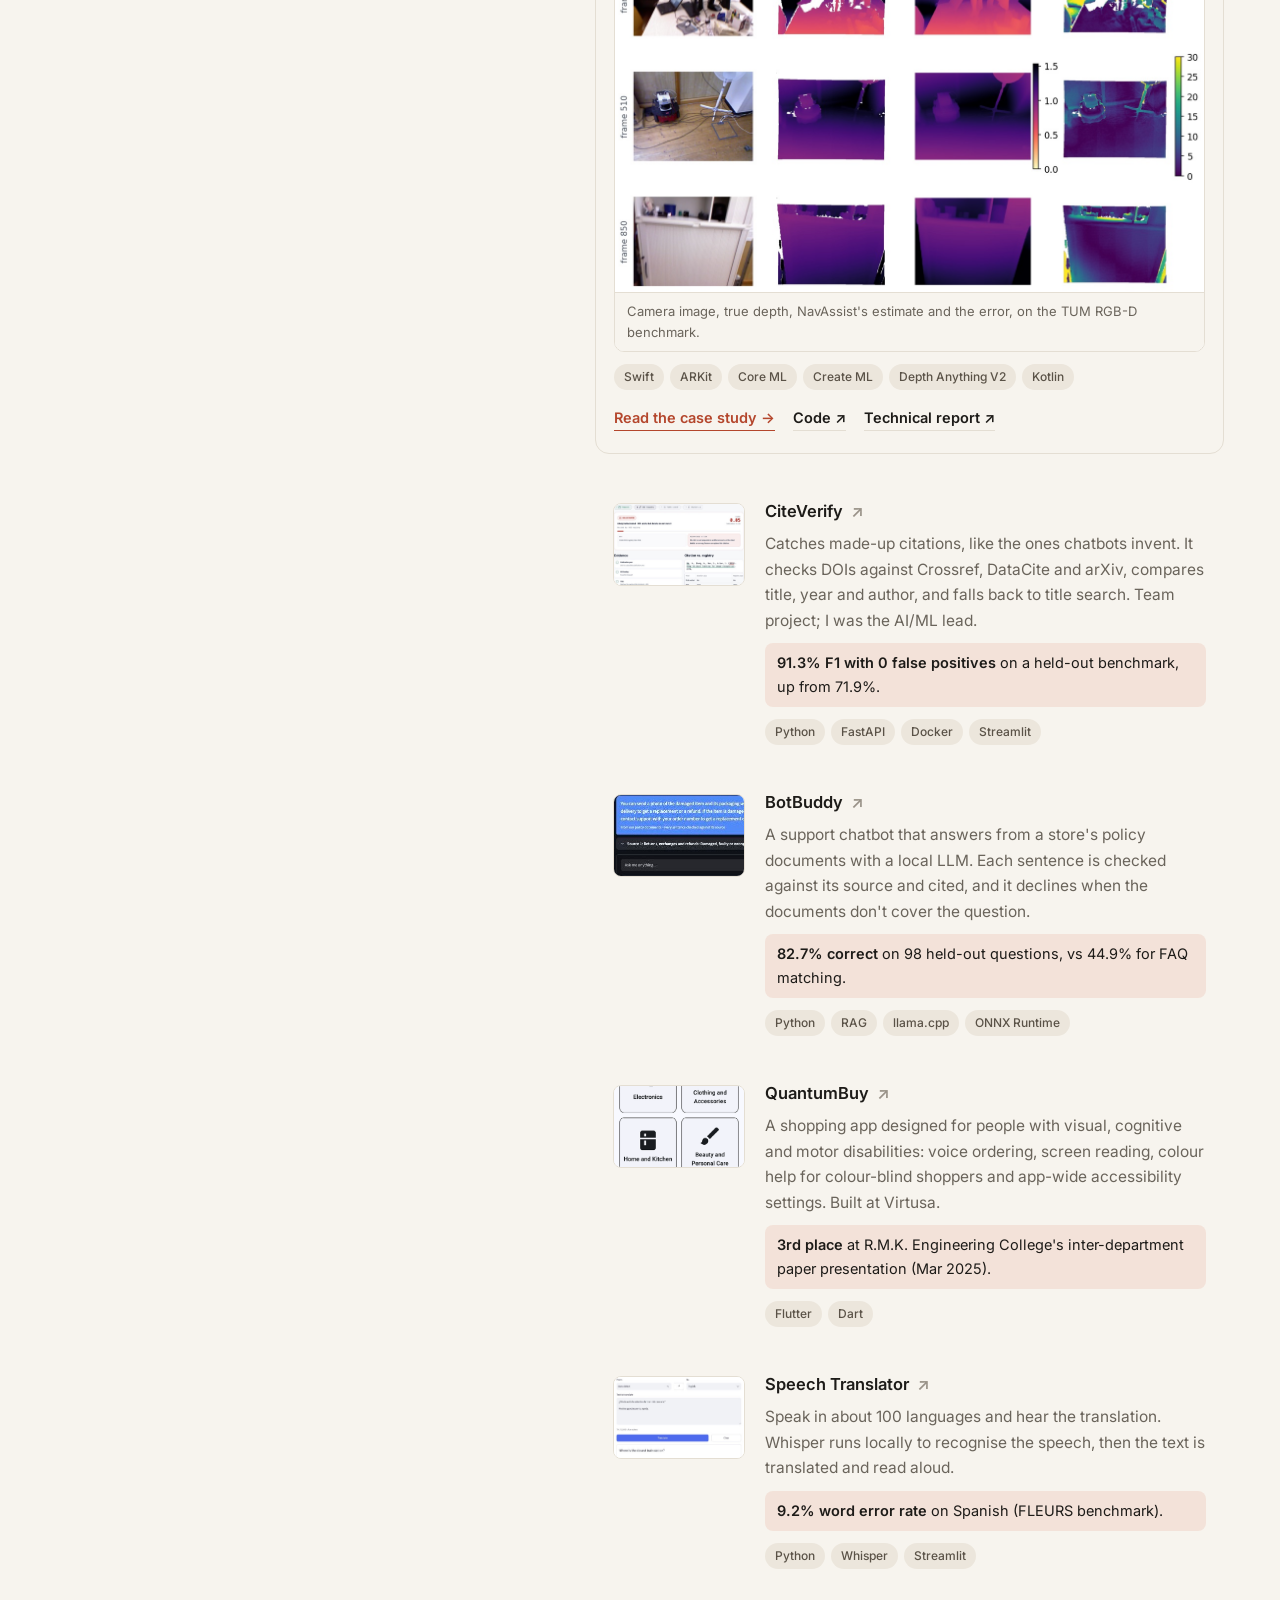
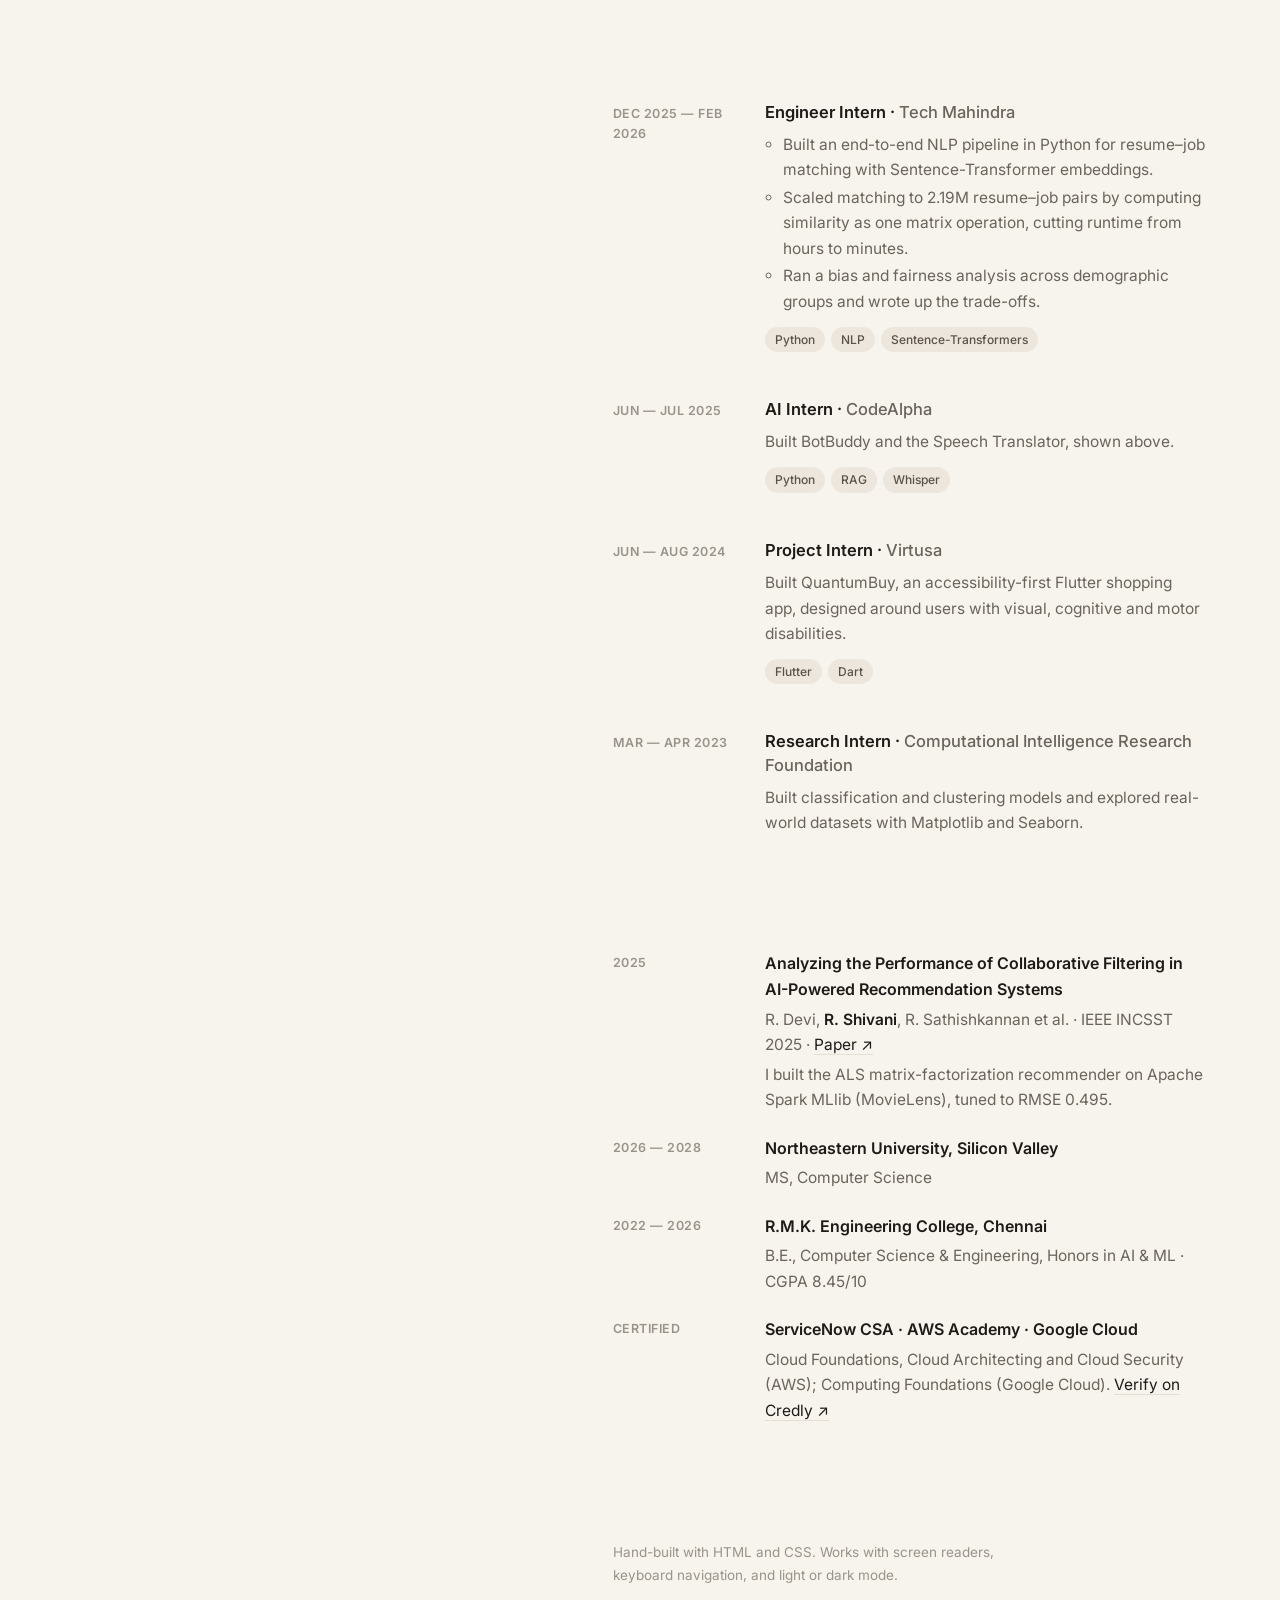
==== commit 1652e395: "Award: match LinkedIn date (Mar 2025)" ====
--- a/index.html
+++ b/index.html
@@ -66,8 +66,8 @@
         <li><time>Oct 2026</time><span>Ported NavAssist's navigation core to Kotlin for Android, with 79 tests.</span></li>
         <li><time>Sep 2026</time><span>Started my MS in Computer Science at Northeastern University, Silicon Valley.</span></li>
         <li><time>Dec 2025</time><span>Joined Tech Mahindra as an engineer intern, working on NLP for resume–job matching.</span></li>
-        <li><time>2025</time><span>Won 3rd place (solo) at R.M.K. Engineering College's inter-department paper presentation, presenting QuantumBuy.</span></li>
-        <li><time>Jul 2025</time><span>Our paper on collaborative filtering was published at IEEE INCSST 2025.</span></li>
+                <li><time>Jul 2025</time><span>Our paper on collaborative filtering was published at IEEE INCSST 2025.</span></li>
+        <li><time>Mar 2025</time><span>Won 3rd place at R.M.K. Engineering College's inter-department paper presentation, presenting QuantumBuy.</span></li>
       </ul>
     </section>
 
@@ -122,7 +122,7 @@
           <div>
             <h3><a href="https://github.com/Shivani-Radhakrishnan/quantumbuy-accessible-shopping">QuantumBuy <span class="arrow" aria-hidden="true">↗</span></a></h3>
             <p>A shopping app designed for people with visual, cognitive and motor disabilities: voice ordering, screen reading, colour help for colour-blind shoppers and app-wide accessibility settings. Built at Virtusa.</p>
-            <div class="result"><b>3rd place</b> at R.M.K. Engineering College's inter-department paper presentation (solo, 2025).</div>
+            <div class="result"><b>3rd place</b> at R.M.K. Engineering College's inter-department paper presentation (Mar 2025).</div>
             <div class="chips"><span>Flutter</span><span>Dart</span></div>
           </div>
         </li>
